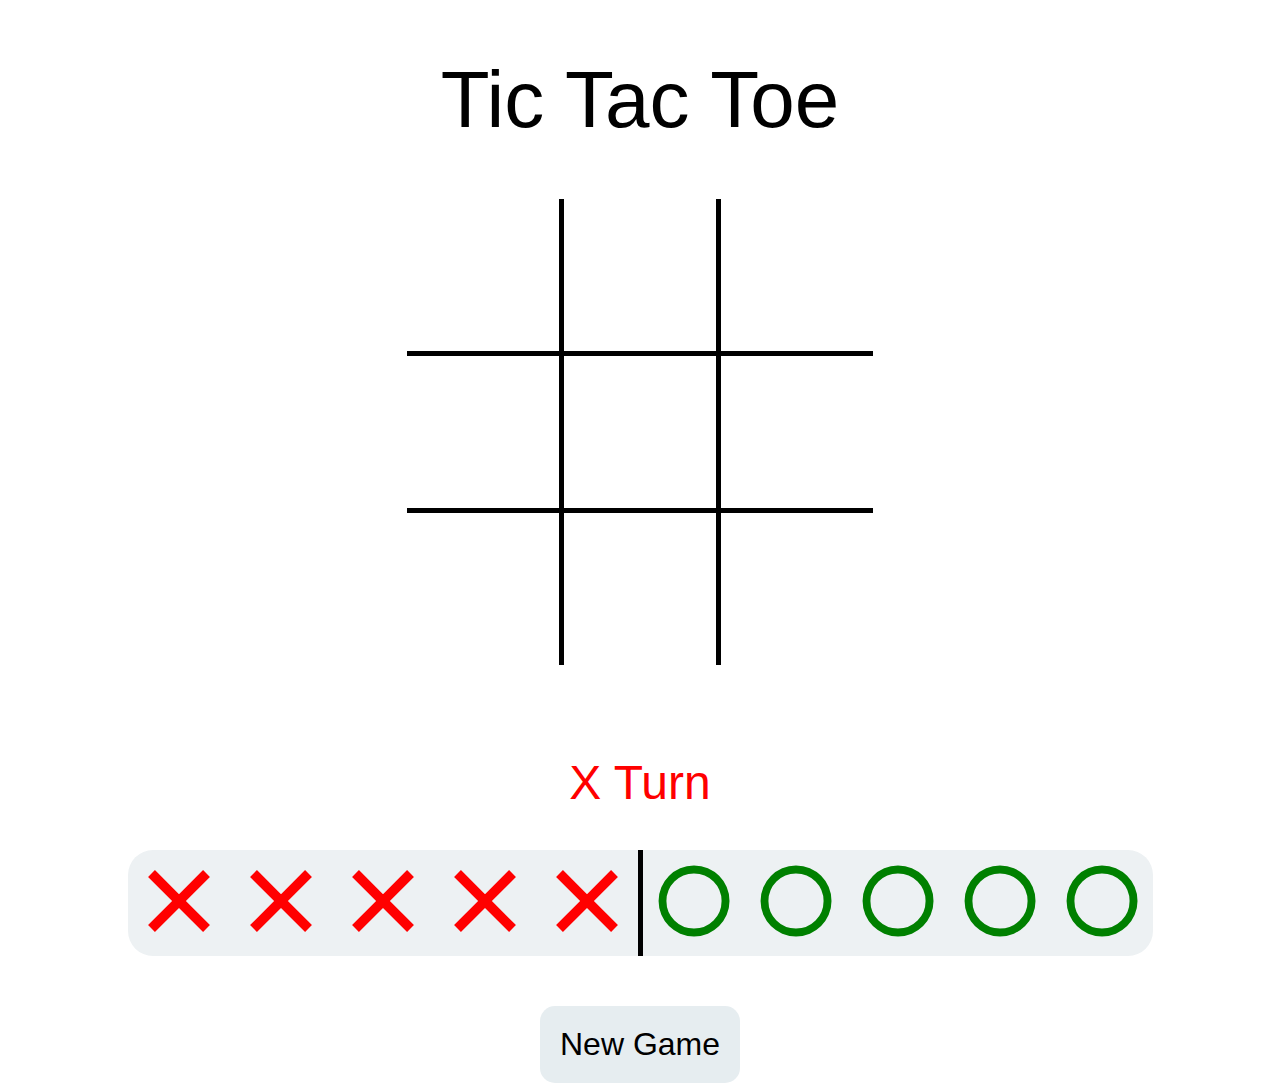
==== Training/Project 4/index.html @ 7867e84f "Add files via upload" ====
<!DOCTYPE html>
<html lang="en">
<head>
    <meta charset="UTF-8">
    <meta http-equiv="X-UA-Compatible" content="IE=edge">
    <meta name="viewport" content="width=device-width, initial-scale=1.0">
    <title>Drag and Drop Project</title>
    <link rel="stylesheet" type="text/css" href="styles.css"/>
    <link rel="stylesheet" href="https://fonts.googleapis.com/css2?family=Material+Symbols+Outlined:opsz,wght,FILL,GRAD@20..48,100..700,0..1,-50..200" />
</head>
<body onload="nextTurn()">
    <main>
        <h1>Tic Tac Toe</h1>
        <table>
            <tr>
                <td class="box" ondrop="drop(event)" ondragover="allowDrop(event)" id="top_left">

                </td>
                <td class="box" ondrop="drop(event)" ondragover="allowDrop(event)" id="top_middle">

                </td>
                <td class="box" ondrop="drop(event)" ondragover="allowDrop(event)" id="top_right">

                </td>
            </tr>
            <tr>
                <td class="box" ondrop="drop(event)" ondragover="allowDrop(event)" id="middle_left">

                </td>
                <td class="box" ondrop="drop(event)" ondragover="allowDrop(event)" id="middle_middle">

                </td>
                <td class="box" ondrop="drop(event)" ondragover="allowDrop(event)" id="middle_right">

                </td>
            </tr>
            <tr>
                <td class="box" ondrop="drop(event)" ondragover="allowDrop(event)" id="bottom_left">

                </td>
                <td class="box" ondrop="drop(event)" ondragover="allowDrop(event)" id="bottom_middle">

                </td>
                <td class="box" ondrop="drop(event)" ondragover="allowDrop(event)" id="bottom_right">

                </td>
            </tr>
        </table>
        <div class="break"></div>
        <h2 id="turnIndicator">X Turn</h2>
        <table class="X_O_Holder">
            <tr>
                <td class="pieces">
                    <div class="Game_Piece Piece_X" data-id="X_1" draggable="true" ondragstart="drag(event)">
                        <svg class="X" xmlns="http://www.w3.org/2000/svg" height="100" viewBox="0 96 960 960" width="100"><path d="m249 873-66-66 231-231-231-231 66-66 231 231 231-231 66 66-231 231 231 231-66 66-231-231-231 231Z"/></svg>
                    </div>
                </td>
                <td class="pieces">
                    <div class="Game_Piece Piece_X" data-id="X_2" draggable="true" ondragstart="drag(event)">
                        <svg class="X" xmlns="http://www.w3.org/2000/svg" height="100" viewBox="0 96 960 960" width="100"><path d="m249 873-66-66 231-231-231-231 66-66 231 231 231-231 66 66-231 231 231 231-66 66-231-231-231 231Z"/></svg>
                    </div>
                </td>
                <td class="pieces">
                    <div class="Game_Piece Piece_X" data-id="X_3" draggable="true" ondragstart="drag(event)">
                        <svg class="X" xmlns="http://www.w3.org/2000/svg" height="100" viewBox="0 96 960 960" width="100"><path d="m249 873-66-66 231-231-231-231 66-66 231 231 231-231 66 66-231 231 231 231-66 66-231-231-231 231Z"/></svg>
                    </div>
                </td>
                <td class="pieces">
                    <div class="Game_Piece Piece_X" data-id="X_4" draggable="true" ondragstart="drag(event)">
                        <svg class="X" xmlns="http://www.w3.org/2000/svg" height="100" viewBox="0 96 960 960" width="100"><path d="m249 873-66-66 231-231-231-231 66-66 231 231 231-231 66 66-231 231 231 231-66 66-231-231-231 231Z"/></svg>
                    </div>
                </td>
                <td class="pieces" id="X_Last">
                    <div class="Game_Piece Piece_X" data-id="X_5" draggable="true" ondragstart="drag(event)">
                        <svg class="X" xmlns="http://www.w3.org/2000/svg" height="100" viewBox="0 96 960 960" width="100"><path d="m249 873-66-66 231-231-231-231 66-66 231 231 231-231 66 66-231 231 231 231-66 66-231-231-231 231Z"/></svg>
                    </div>
                </td>
                <td class="pieces">
                    <div class="Game_Piece Piece_O" data-id="O_1" draggable="true" ondragstart="drag(event)">
                        <svg class="O" xmlns="http://www.w3.org/2000/svg" height="80" viewBox="0 96 960 960" width="80"><path d="M480.138 1001q-88.138 0-165.625-33.084-77.488-33.083-135.417-91.012T88.084 741.625Q55 664.276 55 576.138 55 487 88.084 409.513q33.083-77.488 90.855-134.969 57.772-57.482 135.195-91.013Q391.557 150 479.779 150q89.221 0 166.827 33.454 77.605 33.453 135.012 90.802 57.407 57.349 90.895 134.877Q906 486.66 906 576q0 88.276-33.531 165.747-33.531 77.471-91.013 135.278-57.481 57.808-134.831 90.891Q569.276 1001 480.138 1001ZM480 907q138 0 234.5-96.372T811 576q0-138-96.5-234.5t-235-96.5q-137.5 0-234 96.5t-96.5 235q0 137.5 96.372 234T480 907Zm0-331Z"/></svg>
                    </div>
                </td>
                <td class="pieces">
                    <div class="Game_Piece Piece_O" data-id="O_2" draggable="true" ondragstart="drag(event)">
                        <svg class="O" xmlns="http://www.w3.org/2000/svg" height="80" viewBox="0 96 960 960" width="80"><path d="M480.138 1001q-88.138 0-165.625-33.084-77.488-33.083-135.417-91.012T88.084 741.625Q55 664.276 55 576.138 55 487 88.084 409.513q33.083-77.488 90.855-134.969 57.772-57.482 135.195-91.013Q391.557 150 479.779 150q89.221 0 166.827 33.454 77.605 33.453 135.012 90.802 57.407 57.349 90.895 134.877Q906 486.66 906 576q0 88.276-33.531 165.747-33.531 77.471-91.013 135.278-57.481 57.808-134.831 90.891Q569.276 1001 480.138 1001ZM480 907q138 0 234.5-96.372T811 576q0-138-96.5-234.5t-235-96.5q-137.5 0-234 96.5t-96.5 235q0 137.5 96.372 234T480 907Zm0-331Z"/></svg>
                    </div>
                </td>
                <td class="pieces">
                    <div class="Game_Piece Piece_O" data-id="O_3" draggable="true" ondragstart="drag(event)">
                        <svg class="O" xmlns="http://www.w3.org/2000/svg" height="80" viewBox="0 96 960 960" width="80"><path d="M480.138 1001q-88.138 0-165.625-33.084-77.488-33.083-135.417-91.012T88.084 741.625Q55 664.276 55 576.138 55 487 88.084 409.513q33.083-77.488 90.855-134.969 57.772-57.482 135.195-91.013Q391.557 150 479.779 150q89.221 0 166.827 33.454 77.605 33.453 135.012 90.802 57.407 57.349 90.895 134.877Q906 486.66 906 576q0 88.276-33.531 165.747-33.531 77.471-91.013 135.278-57.481 57.808-134.831 90.891Q569.276 1001 480.138 1001ZM480 907q138 0 234.5-96.372T811 576q0-138-96.5-234.5t-235-96.5q-137.5 0-234 96.5t-96.5 235q0 137.5 96.372 234T480 907Zm0-331Z"/></svg>
                    </div> 
                </td>
                <td class="pieces">
                    <div class="Game_Piece Piece_O" data-id="O_4" draggable="true" ondragstart="drag(event)">
                        <svg class="O" xmlns="http://www.w3.org/2000/svg" height="80" viewBox="0 96 960 960" width="80"><path d="M480.138 1001q-88.138 0-165.625-33.084-77.488-33.083-135.417-91.012T88.084 741.625Q55 664.276 55 576.138 55 487 88.084 409.513q33.083-77.488 90.855-134.969 57.772-57.482 135.195-91.013Q391.557 150 479.779 150q89.221 0 166.827 33.454 77.605 33.453 135.012 90.802 57.407 57.349 90.895 134.877Q906 486.66 906 576q0 88.276-33.531 165.747-33.531 77.471-91.013 135.278-57.481 57.808-134.831 90.891Q569.276 1001 480.138 1001ZM480 907q138 0 234.5-96.372T811 576q0-138-96.5-234.5t-235-96.5q-137.5 0-234 96.5t-96.5 235q0 137.5 96.372 234T480 907Zm0-331Z"/></svg>
                    </div>
                </td>
                <td class="pieces">
                    <div class="Game_Piece Piece_O" data-id="O_5" draggable="true" ondragstart="drag(event)">
                        <svg class="O" xmlns="http://www.w3.org/2000/svg" height="80" viewBox="0 96 960 960" width="80"><path d="M480.138 1001q-88.138 0-165.625-33.084-77.488-33.083-135.417-91.012T88.084 741.625Q55 664.276 55 576.138 55 487 88.084 409.513q33.083-77.488 90.855-134.969 57.772-57.482 135.195-91.013Q391.557 150 479.779 150q89.221 0 166.827 33.454 77.605 33.453 135.012 90.802 57.407 57.349 90.895 134.877Q906 486.66 906 576q0 88.276-33.531 165.747-33.531 77.471-91.013 135.278-57.481 57.808-134.831 90.891Q569.276 1001 480.138 1001ZM480 907q138 0 234.5-96.372T811 576q0-138-96.5-234.5t-235-96.5q-137.5 0-234 96.5t-96.5 235q0 137.5 96.372 234T480 907Zm0-331Z"/></svg>
                    </div>
                </td>
            </tr>
        </table>
        <div class="break"></div>
        <button class="new_game" onclick="newGame()">New Game</button>
    </main>

    <script type="text/javascript" src="script.js"></script>
</body>
</html>
---- Training/Project 4/styles.css ----
body {
    text-align: center;
    font-family: sans-serif;
}

.material-symbols-outlined {
  font-variation-settings:
  'FILL' 0,
  'wght' 400,
  'GRAD' 0,
  'opsz' 48
}

h1 {
    font-weight: lighter;
    font-size: 5rem;
}

h2 {
    font-weight: lighter;
    font-size: 3rem;
}

table {
    margin: auto;
    border-collapse: collapse;
    border-radius: 25px;
}

td {
    height: 150px;
    width: 150px;
    margin: 0;
}

.X {
    fill: red;
}

.O {
    fill: green;
}

.new_game {
    font-size: 2rem;
    border-radius: 15px;
    padding: 20px;
    background-color: rgb(230, 237, 240);
    border: none;
    cursor: pointer;
}

.pieces {
    height: 100px;
    width: 100px;
}

.X_O_Holder {
    background-color: rgb(237, 241, 243);
}

.break {
    height: 50px;
}

.Game_Piece {
    width: fit-content;
    height: fit-content;
    margin: auto;
    transition: all 0.3s cubic-bezier(0.4, 0.0, 0.2, 1);
}

.box {
    transition: all 0.3s cubic-bezier(0.4, 0.0, 0.2, 1);
}

#top_left {
    border-bottom: 5px solid black;
    border-right: 5px solid black;
}

#top_right {
    border-bottom: 5px solid black;
    border-left: 5px solid black;
}

#middle_middle {
    border: 5px solid black;
}

#bottom_left {
    border-top: 5px solid black;
    border-right: 5px solid black;
}

#bottom_right {
    border-top: 5px solid black;
    border-left: 5px solid black;
}

#X_Last {
    border-right: 5px solid black;
}

.Placed:hover {
    cursor: text;
}

/* Hover States */

.Game_Piece:hover {
    cursor: grab;
}

.X:hover {
    fill: rgba(255, 0, 0, 0.655);
}

.O:hover {
    fill: rgba(0, 128, 0, 0.655);
}

.new_game:hover {
    background-color: rgb(201, 214, 219);
}

/* Grab State */

.Game_Piece:active {
    cursor: grabbing;
}

.Game_Piece.Drag_Piece {
    cursor: grabbing;
}

.box.Drop_Piece {
    background-color:  rgb(127, 179, 201);
}

.box.Drop_Piece td {
    pointer-events: none;
}
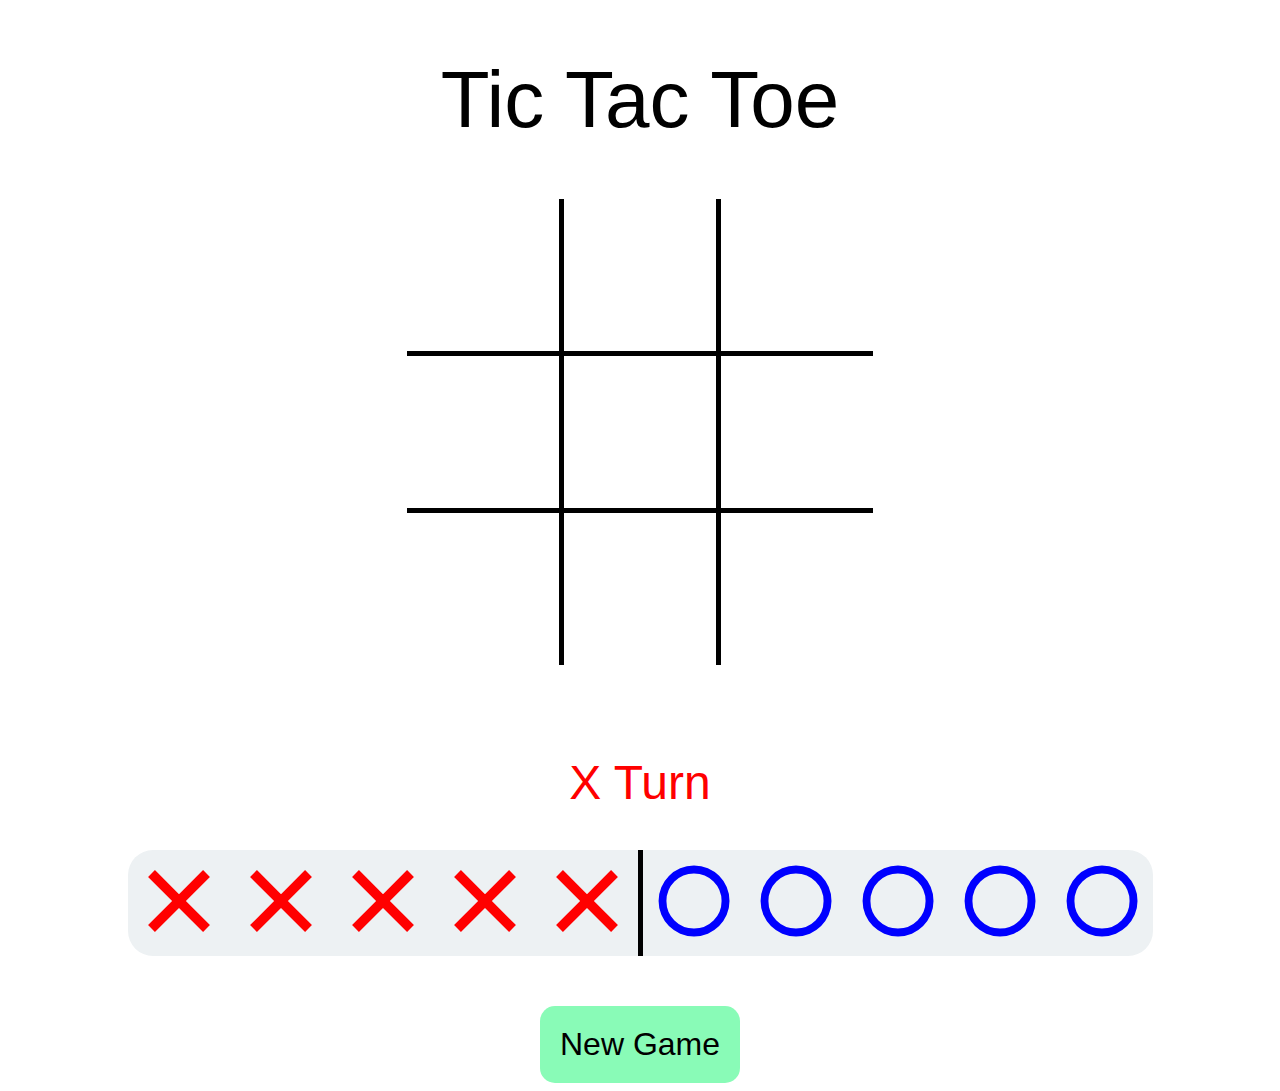
==== commit ddc5fc86: "finished everything but logic for win" ====
--- a/Training/Project 4/index.html
+++ b/Training/Project 4/index.html
@@ -11,7 +11,7 @@
 <body onload="nextTurn()">
     <main>
         <h1>Tic Tac Toe</h1>
-        <table>
+        <table id="game_board">
             <tr>
                 <td class="box" ondrop="drop(event)" ondragover="allowDrop(event)" id="top_left">
 
--- a/Training/Project 4/styles.css
+++ b/Training/Project 4/styles.css
@@ -14,11 +14,17 @@
 h1 {
     font-weight: lighter;
     font-size: 5rem;
+    -webkit-user-select: none; /* Safari */
+    -ms-user-select: none; /* IE 10 and IE 11 */
+    user-select: none; /* Standard syntax */
 }
 
 h2 {
     font-weight: lighter;
     font-size: 3rem;
+    -webkit-user-select: none; /* Safari */
+    -ms-user-select: none; /* IE 10 and IE 11 */
+    user-select: none; /* Standard syntax */
 }
 
 table {
@@ -38,14 +44,14 @@
 }
 
 .O {
-    fill: green;
+    fill: blue;
 }
 
 .new_game {
     font-size: 2rem;
     border-radius: 15px;
     padding: 20px;
-    background-color: rgb(230, 237, 240);
+    background-color: rgb(137, 251, 183);
     border: none;
     cursor: pointer;
 }
@@ -117,11 +123,11 @@
 }
 
 .O:hover {
-    fill: rgba(0, 128, 0, 0.655);
+    fill: rgba(0, 0, 255, 0.655);
 }
 
 .new_game:hover {
-    background-color: rgb(201, 214, 219);
+    background-color: rgba(137, 251, 183, 0.684);
 }
 
 /* Grab State */
